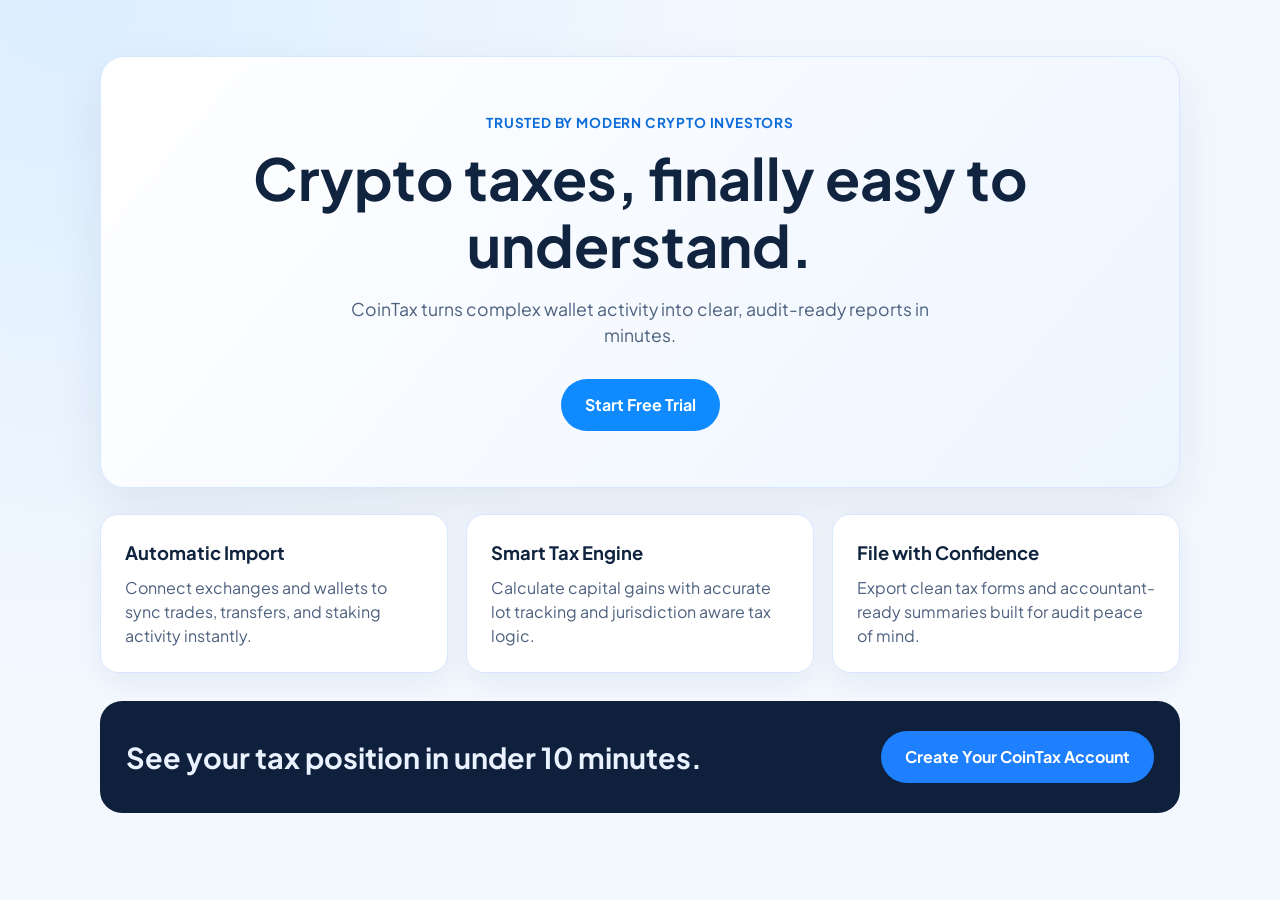
==== index.html @ fd6d7079 "Build modern CoinTax homepage" ====
<!doctype html>
<html lang="en">
<head>
  <meta charset="UTF-8" />
  <meta name="viewport" content="width=device-width, initial-scale=1.0" />
  <title>CoinTax | Crypto Tax Made Clear</title>
  <meta
    name="description"
    content="CoinTax helps you organize transactions, calculate tax impact, and file with confidence."
  />
  <link rel="preconnect" href="https://fonts.googleapis.com" />
  <link rel="preconnect" href="https://fonts.gstatic.com" crossorigin />
  <link
    href="https://fonts.googleapis.com/css2?family=Plus+Jakarta+Sans:wght@400;500;700;800&display=swap"
    rel="stylesheet"
  />
  <link href="/style.css" rel="stylesheet" />
</head>
<body>
  <main>
    <section class="hero reveal-up">
      <p class="tag">Trusted by modern crypto investors</p>
      <h1>Crypto taxes, finally easy to understand.</h1>
      <p class="subtext">
        CoinTax turns complex wallet activity into clear, audit-ready reports
        in minutes.
      </p>
      <a class="cta" href="#get-started">Start Free Trial</a>
    </section>

    <section class="features" aria-label="CoinTax features">
      <article class="feature-card reveal-up">
        <h2>Automatic Import</h2>
        <p>
          Connect exchanges and wallets to sync trades, transfers, and staking
          activity instantly.
        </p>
      </article>
      <article class="feature-card reveal-up">
        <h2>Smart Tax Engine</h2>
        <p>
          Calculate capital gains with accurate lot tracking and jurisdiction
          aware tax logic.
        </p>
      </article>
      <article class="feature-card reveal-up">
        <h2>File with Confidence</h2>
        <p>
          Export clean tax forms and accountant-ready summaries built for audit
          peace of mind.
        </p>
      </article>
    </section>

    <section id="get-started" class="cta-panel reveal-up">
      <h2>See your tax position in under 10 minutes.</h2>
      <a class="cta cta-secondary" href="#">Create Your CoinTax Account</a>
    </section>
  </main>
  <script defer type="text/javascript" src="/main.js"></script>
</body>
</html>
---- style.css ----
:root {
  --bg: #f3f8ff;
  --surface: #ffffff;
  --text: #10233f;
  --muted: #4d617f;
  --primary: #0f8bff;
  --primary-dark: #0c6cd9;
  --line: #d9e6ff;
}

* {
  box-sizing: border-box;
}

html,
body {
  margin: 0;
  padding: 0;
  scroll-behavior: smooth;
}

body {
  background: radial-gradient(circle at 5% 0%, #dceeff 0%, transparent 45%), var(--bg);
  color: var(--text);
  font-family: "Plus Jakarta Sans", sans-serif;
  min-height: 100vh;
  line-height: 1.5;
}

main {
  margin: 0 auto;
  max-width: 1120px;
  padding: 56px 20px 72px;
}

.hero {
  background: linear-gradient(130deg, #ffffff 0%, #edf5ff 100%);
  border: 1px solid var(--line);
  border-radius: 24px;
  box-shadow: 0 20px 50px rgba(16, 35, 63, 0.08);
  padding: 56px 32px;
  text-align: center;
}

.tag {
  color: var(--primary-dark);
  font-size: 0.85rem;
  font-weight: 700;
  letter-spacing: 0.06em;
  margin: 0 0 12px;
  text-transform: uppercase;
}

h1 {
  font-size: clamp(2rem, 4.5vw, 3.6rem);
  line-height: 1.15;
  margin: 0;
}

.subtext {
  color: var(--muted);
  font-size: 1.1rem;
  margin: 18px auto 30px;
  max-width: 650px;
}

.cta {
  background: var(--primary);
  border-radius: 999px;
  color: #fff;
  display: inline-block;
  font-weight: 700;
  padding: 14px 24px;
  text-decoration: none;
  transition: transform 160ms ease, box-shadow 160ms ease, background 160ms ease;
}

.cta:hover {
  background: var(--primary-dark);
  box-shadow: 0 12px 24px rgba(12, 108, 217, 0.28);
  transform: translateY(-2px);
}

.features {
  display: grid;
  gap: 18px;
  grid-template-columns: repeat(3, minmax(0, 1fr));
  margin-top: 26px;
}

.feature-card {
  background: var(--surface);
  border: 1px solid var(--line);
  border-radius: 18px;
  box-shadow: 0 10px 28px rgba(14, 34, 62, 0.06);
  padding: 24px;
}

.feature-card h2 {
  font-size: 1.15rem;
  margin: 0 0 10px;
}

.feature-card p {
  color: var(--muted);
  margin: 0;
}

.cta-panel {
  align-items: center;
  background: #0f203c;
  border-radius: 22px;
  color: #eaf2ff;
  display: flex;
  gap: 18px;
  justify-content: space-between;
  margin-top: 28px;
  padding: 30px 26px;
}

.cta-panel h2 {
  font-size: clamp(1.2rem, 2.7vw, 1.8rem);
  line-height: 1.25;
  margin: 0;
  max-width: 620px;
}

.cta-secondary {
  background: #1e7fff;
  flex-shrink: 0;
}

.cta-secondary:hover {
  background: #56a1ff;
}

@media (max-width: 860px) {
  .features {
    grid-template-columns: 1fr;
  }

  .cta-panel {
    align-items: flex-start;
    flex-direction: column;
  }
}

.reveal-up {
  opacity: 0;
  transform: translateY(16px);
  transition: opacity 480ms ease, transform 480ms ease;
}

.reveal-up.is-visible {
  opacity: 1;
  transform: translateY(0);
}
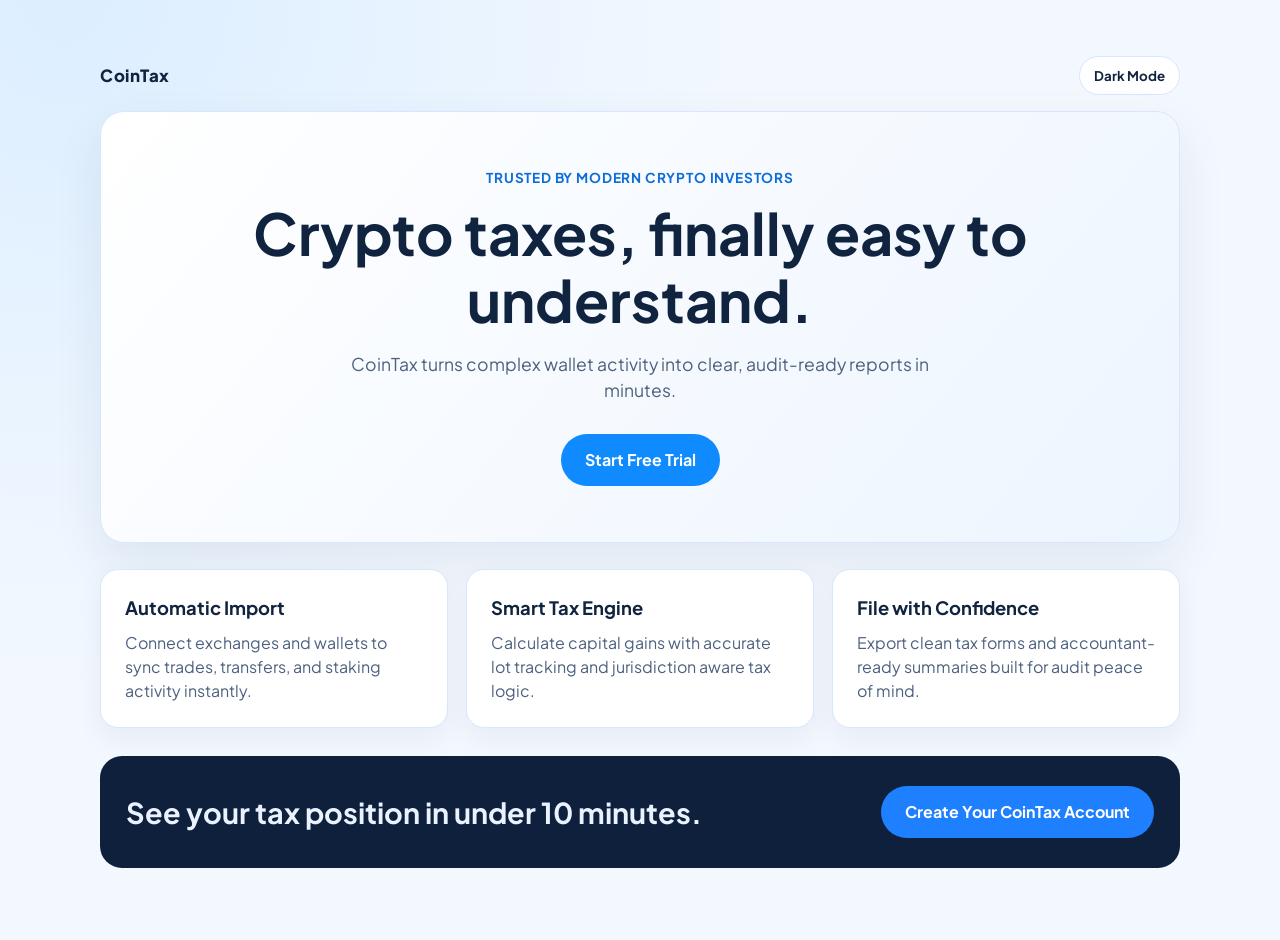
==== commit b9074452: "Add dark/light mode toggle for homepage" ====
--- a/index.html
+++ b/index.html
@@ -18,6 +18,13 @@
 </head>
 <body>
   <main>
+    <header class="topbar reveal-up">
+      <div class="brand">CoinTax</div>
+      <button id="theme-toggle" class="theme-toggle" type="button" aria-label="Enable dark mode">
+        <span id="theme-toggle-text">Dark Mode</span>
+      </button>
+    </header>
+
     <section class="hero reveal-up">
       <p class="tag">Trusted by modern crypto investors</p>
       <h1>Crypto taxes, finally easy to understand.</h1>
--- a/style.css
+++ b/style.css
@@ -6,6 +6,26 @@
   --primary: #0f8bff;
   --primary-dark: #0c6cd9;
   --line: #d9e6ff;
+  --hero-from: #ffffff;
+  --hero-to: #edf5ff;
+  --cta-panel-bg: #0f203c;
+  --cta-panel-text: #eaf2ff;
+  --body-overlay: radial-gradient(circle at 5% 0%, #dceeff 0%, transparent 45%);
+}
+
+:root[data-theme="dark"] {
+  --bg: #081422;
+  --surface: #0f1f33;
+  --text: #e7f0ff;
+  --muted: #9ab0cf;
+  --primary: #3a9bff;
+  --primary-dark: #267fdf;
+  --line: #243a55;
+  --hero-from: #0f1f33;
+  --hero-to: #0b182a;
+  --cta-panel-bg: #101b2d;
+  --cta-panel-text: #e7f0ff;
+  --body-overlay: radial-gradient(circle at 5% 0%, #1a3a5f 0%, transparent 45%);
 }
 
 * {
@@ -20,11 +40,12 @@
 }
 
 body {
-  background: radial-gradient(circle at 5% 0%, #dceeff 0%, transparent 45%), var(--bg);
+  background: var(--body-overlay), var(--bg);
   color: var(--text);
   font-family: "Plus Jakarta Sans", sans-serif;
   min-height: 100vh;
   line-height: 1.5;
+  transition: background 220ms ease, color 220ms ease;
 }
 
 main {
@@ -33,8 +54,38 @@
   padding: 56px 20px 72px;
 }
 
+.topbar {
+  align-items: center;
+  display: flex;
+  justify-content: space-between;
+  margin-bottom: 16px;
+}
+
+.brand {
+  font-size: 1.05rem;
+  font-weight: 800;
+  letter-spacing: 0.03em;
+}
+
+.theme-toggle {
+  background: var(--surface);
+  border: 1px solid var(--line);
+  border-radius: 999px;
+  color: var(--text);
+  cursor: pointer;
+  font-family: inherit;
+  font-weight: 700;
+  padding: 10px 14px;
+  transition: background 160ms ease, border-color 160ms ease, transform 160ms ease;
+}
+
+.theme-toggle:hover {
+  border-color: var(--primary);
+  transform: translateY(-1px);
+}
+
 .hero {
-  background: linear-gradient(130deg, #ffffff 0%, #edf5ff 100%);
+  background: linear-gradient(130deg, var(--hero-from) 0%, var(--hero-to) 100%);
   border: 1px solid var(--line);
   border-radius: 24px;
   box-shadow: 0 20px 50px rgba(16, 35, 63, 0.08);
@@ -108,9 +159,9 @@
 
 .cta-panel {
   align-items: center;
-  background: #0f203c;
+  background: var(--cta-panel-bg);
   border-radius: 22px;
-  color: #eaf2ff;
+  color: var(--cta-panel-text);
   display: flex;
   gap: 18px;
   justify-content: space-between;
@@ -135,6 +186,10 @@
 }
 
 @media (max-width: 860px) {
+  main {
+    padding-top: 32px;
+  }
+
   .features {
     grid-template-columns: 1fr;
   }
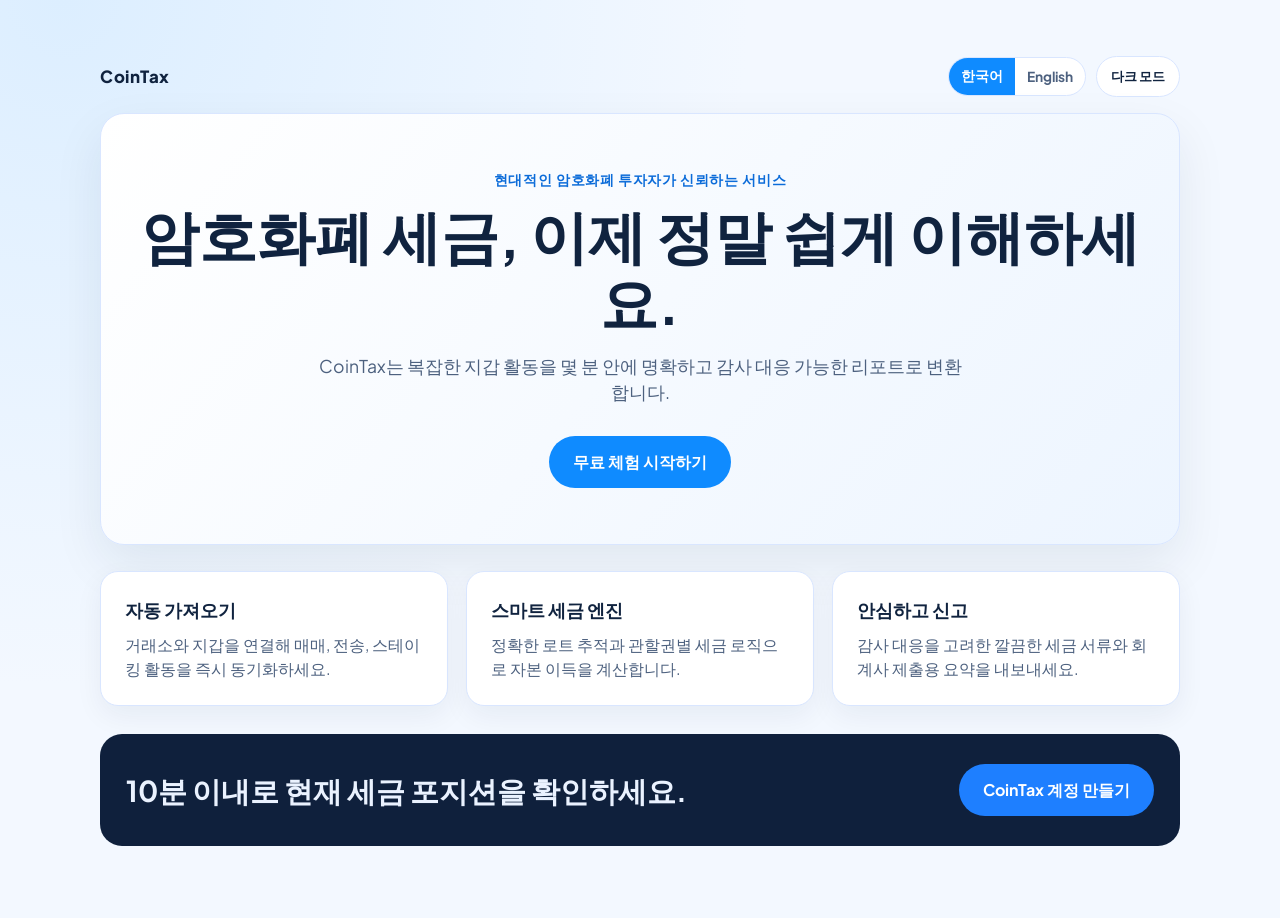
==== commit 7008e259: "Set Korean as default language with English toggle" ====
--- a/index.html
+++ b/index.html
@@ -1,12 +1,12 @@
 <!doctype html>
-<html lang="en">
+<html lang="ko">
 <head>
   <meta charset="UTF-8" />
   <meta name="viewport" content="width=device-width, initial-scale=1.0" />
-  <title>CoinTax | Crypto Tax Made Clear</title>
+  <title>CoinTax | 암호화폐 세금, 더 명확하게</title>
   <meta
     name="description"
-    content="CoinTax helps you organize transactions, calculate tax impact, and file with confidence."
+    content="CoinTax는 거래를 정리하고 세금 영향을 계산해, 더 자신 있게 신고할 수 있도록 돕습니다."
   />
   <link rel="preconnect" href="https://fonts.googleapis.com" />
   <link rel="preconnect" href="https://fonts.gstatic.com" crossorigin />
@@ -20,48 +20,50 @@
   <main>
     <header class="topbar reveal-up">
       <div class="brand">CoinTax</div>
-      <button id="theme-toggle" class="theme-toggle" type="button" aria-label="Enable dark mode">
-        <span id="theme-toggle-text">Dark Mode</span>
-      </button>
+      <div class="controls">
+        <div class="language-toggle" role="group" aria-label="언어 선택">
+          <button id="lang-ko" class="lang-button is-active" type="button" aria-pressed="true">한국어</button>
+          <button id="lang-en" class="lang-button" type="button" aria-pressed="false">English</button>
+        </div>
+        <button id="theme-toggle" class="theme-toggle" type="button" aria-label="다크 모드 켜기">
+          <span id="theme-toggle-text">다크 모드</span>
+        </button>
+      </div>
     </header>
 
     <section class="hero reveal-up">
-      <p class="tag">Trusted by modern crypto investors</p>
-      <h1>Crypto taxes, finally easy to understand.</h1>
-      <p class="subtext">
-        CoinTax turns complex wallet activity into clear, audit-ready reports
-        in minutes.
+      <p class="tag" data-i18n="tagline">현대적인 암호화폐 투자자가 신뢰하는 서비스</p>
+      <h1 data-i18n="heroTitle">암호화폐 세금, 이제 정말 쉽게 이해하세요.</h1>
+      <p class="subtext" data-i18n="heroSubtext">
+        CoinTax는 복잡한 지갑 활동을 몇 분 안에 명확하고 감사 대응 가능한 리포트로 변환합니다.
       </p>
-      <a class="cta" href="#get-started">Start Free Trial</a>
+      <a class="cta" href="#get-started" data-i18n="heroCta">무료 체험 시작하기</a>
     </section>
 
-    <section class="features" aria-label="CoinTax features">
+    <section class="features" aria-label="CoinTax 기능" data-i18n-aria-label="featuresAriaLabel">
       <article class="feature-card reveal-up">
-        <h2>Automatic Import</h2>
-        <p>
-          Connect exchanges and wallets to sync trades, transfers, and staking
-          activity instantly.
+        <h2 data-i18n="feature1Title">자동 가져오기</h2>
+        <p data-i18n="feature1Body">
+          거래소와 지갑을 연결해 매매, 전송, 스테이킹 활동을 즉시 동기화하세요.
         </p>
       </article>
       <article class="feature-card reveal-up">
-        <h2>Smart Tax Engine</h2>
-        <p>
-          Calculate capital gains with accurate lot tracking and jurisdiction
-          aware tax logic.
+        <h2 data-i18n="feature2Title">스마트 세금 엔진</h2>
+        <p data-i18n="feature2Body">
+          정확한 로트 추적과 관할권별 세금 로직으로 자본 이득을 계산합니다.
         </p>
       </article>
       <article class="feature-card reveal-up">
-        <h2>File with Confidence</h2>
-        <p>
-          Export clean tax forms and accountant-ready summaries built for audit
-          peace of mind.
+        <h2 data-i18n="feature3Title">안심하고 신고</h2>
+        <p data-i18n="feature3Body">
+          감사 대응을 고려한 깔끔한 세금 서류와 회계사 제출용 요약을 내보내세요.
         </p>
       </article>
     </section>
 
     <section id="get-started" class="cta-panel reveal-up">
-      <h2>See your tax position in under 10 minutes.</h2>
-      <a class="cta cta-secondary" href="#">Create Your CoinTax Account</a>
+      <h2 data-i18n="panelTitle">10분 이내로 현재 세금 포지션을 확인하세요.</h2>
+      <a class="cta cta-secondary" href="#" data-i18n="panelCta">CoinTax 계정 만들기</a>
     </section>
   </main>
   <script defer type="text/javascript" src="/main.js"></script>
--- a/style.css
+++ b/style.css
@@ -61,10 +61,45 @@
   margin-bottom: 16px;
 }
 
+.controls {
+  align-items: center;
+  display: flex;
+  gap: 10px;
+}
+
 .brand {
   font-size: 1.05rem;
   font-weight: 800;
   letter-spacing: 0.03em;
+}
+
+.language-toggle {
+  background: var(--surface);
+  border: 1px solid var(--line);
+  border-radius: 999px;
+  display: inline-flex;
+  overflow: hidden;
+}
+
+.lang-button {
+  background: transparent;
+  border: 0;
+  color: var(--muted);
+  cursor: pointer;
+  font-family: inherit;
+  font-size: 0.86rem;
+  font-weight: 700;
+  padding: 9px 12px;
+  transition: background 160ms ease, color 160ms ease;
+}
+
+.lang-button:hover {
+  color: var(--text);
+}
+
+.lang-button.is-active {
+  background: var(--primary);
+  color: #fff;
 }
 
 .theme-toggle {
@@ -190,6 +225,16 @@
     padding-top: 32px;
   }
 
+  .topbar {
+    align-items: flex-start;
+    flex-direction: column;
+    gap: 10px;
+  }
+
+  .controls {
+    width: 100%;
+  }
+
   .features {
     grid-template-columns: 1fr;
   }
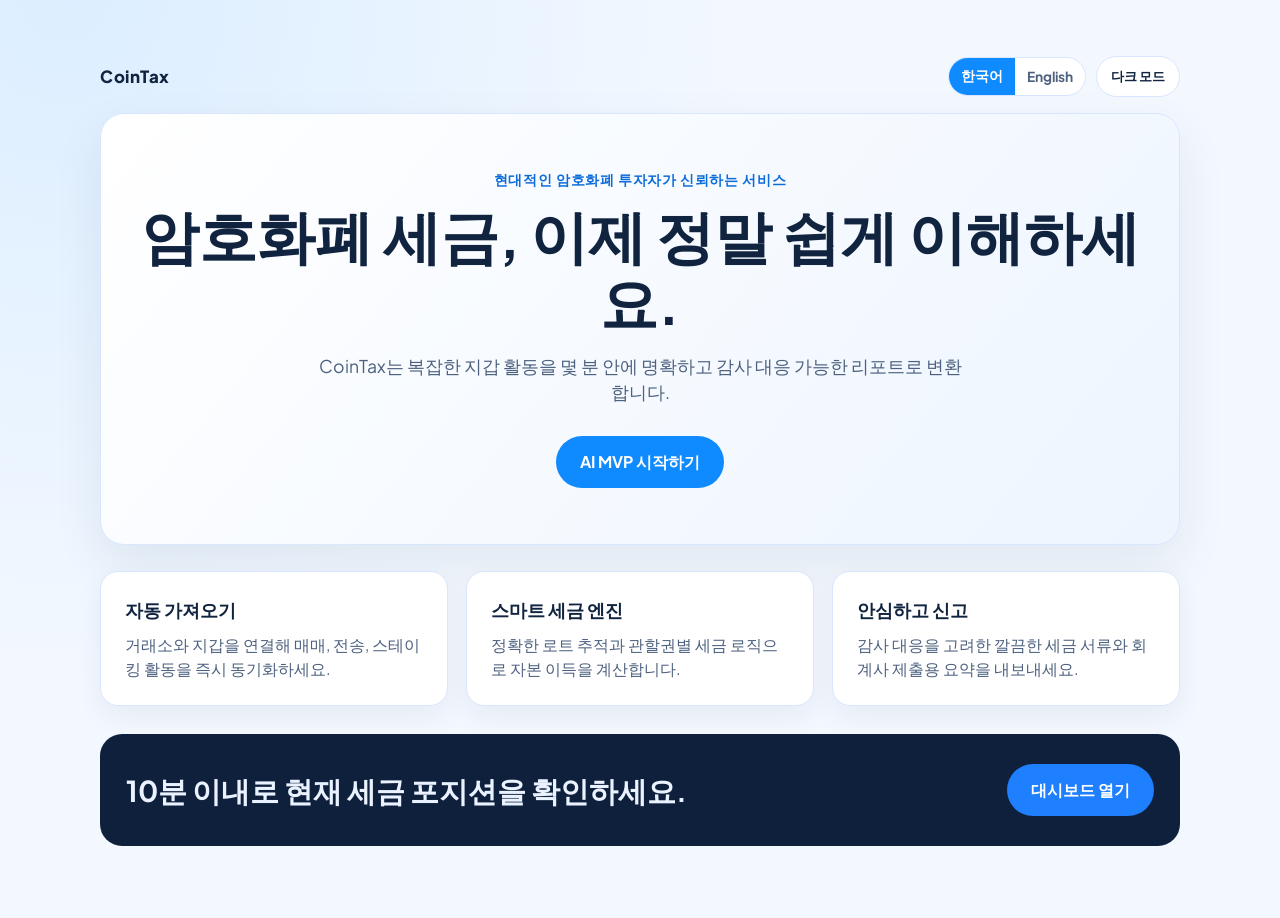
==== commit 055fa77e: "Add CoinTax AI MVP app flow with Pages Functions APIs" ====
--- a/index.html
+++ b/index.html
@@ -37,7 +37,7 @@
       <p class="subtext" data-i18n="heroSubtext">
         CoinTax는 복잡한 지갑 활동을 몇 분 안에 명확하고 감사 대응 가능한 리포트로 변환합니다.
       </p>
-      <a class="cta" href="#get-started" data-i18n="heroCta">무료 체험 시작하기</a>
+      <a class="cta" href="/app" data-i18n="heroCta">AI MVP 시작하기</a>
     </section>
 
     <section class="features" aria-label="CoinTax 기능" data-i18n-aria-label="featuresAriaLabel">
@@ -63,7 +63,7 @@
 
     <section id="get-started" class="cta-panel reveal-up">
       <h2 data-i18n="panelTitle">10분 이내로 현재 세금 포지션을 확인하세요.</h2>
-      <a class="cta cta-secondary" href="#" data-i18n="panelCta">CoinTax 계정 만들기</a>
+      <a class="cta cta-secondary" href="/app" data-i18n="panelCta">대시보드 열기</a>
     </section>
   </main>
   <script defer type="text/javascript" src="/main.js"></script>
